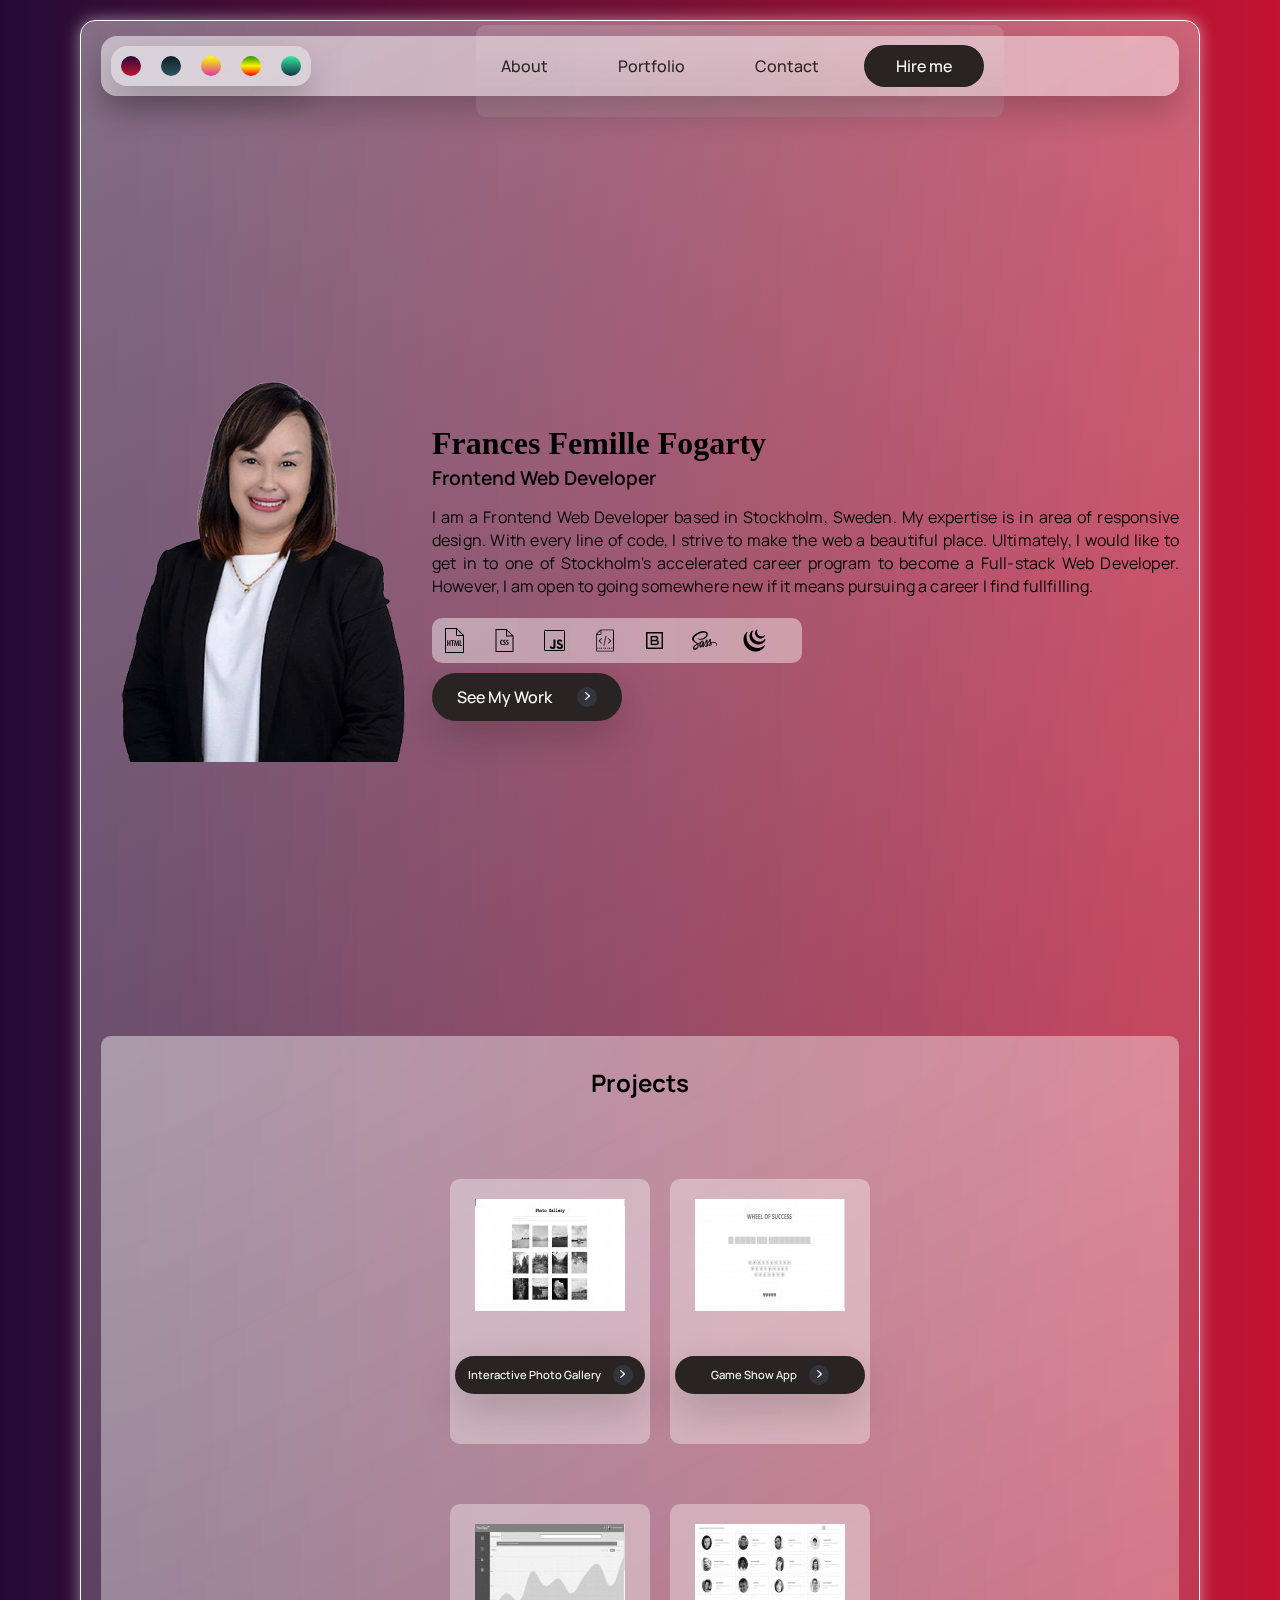
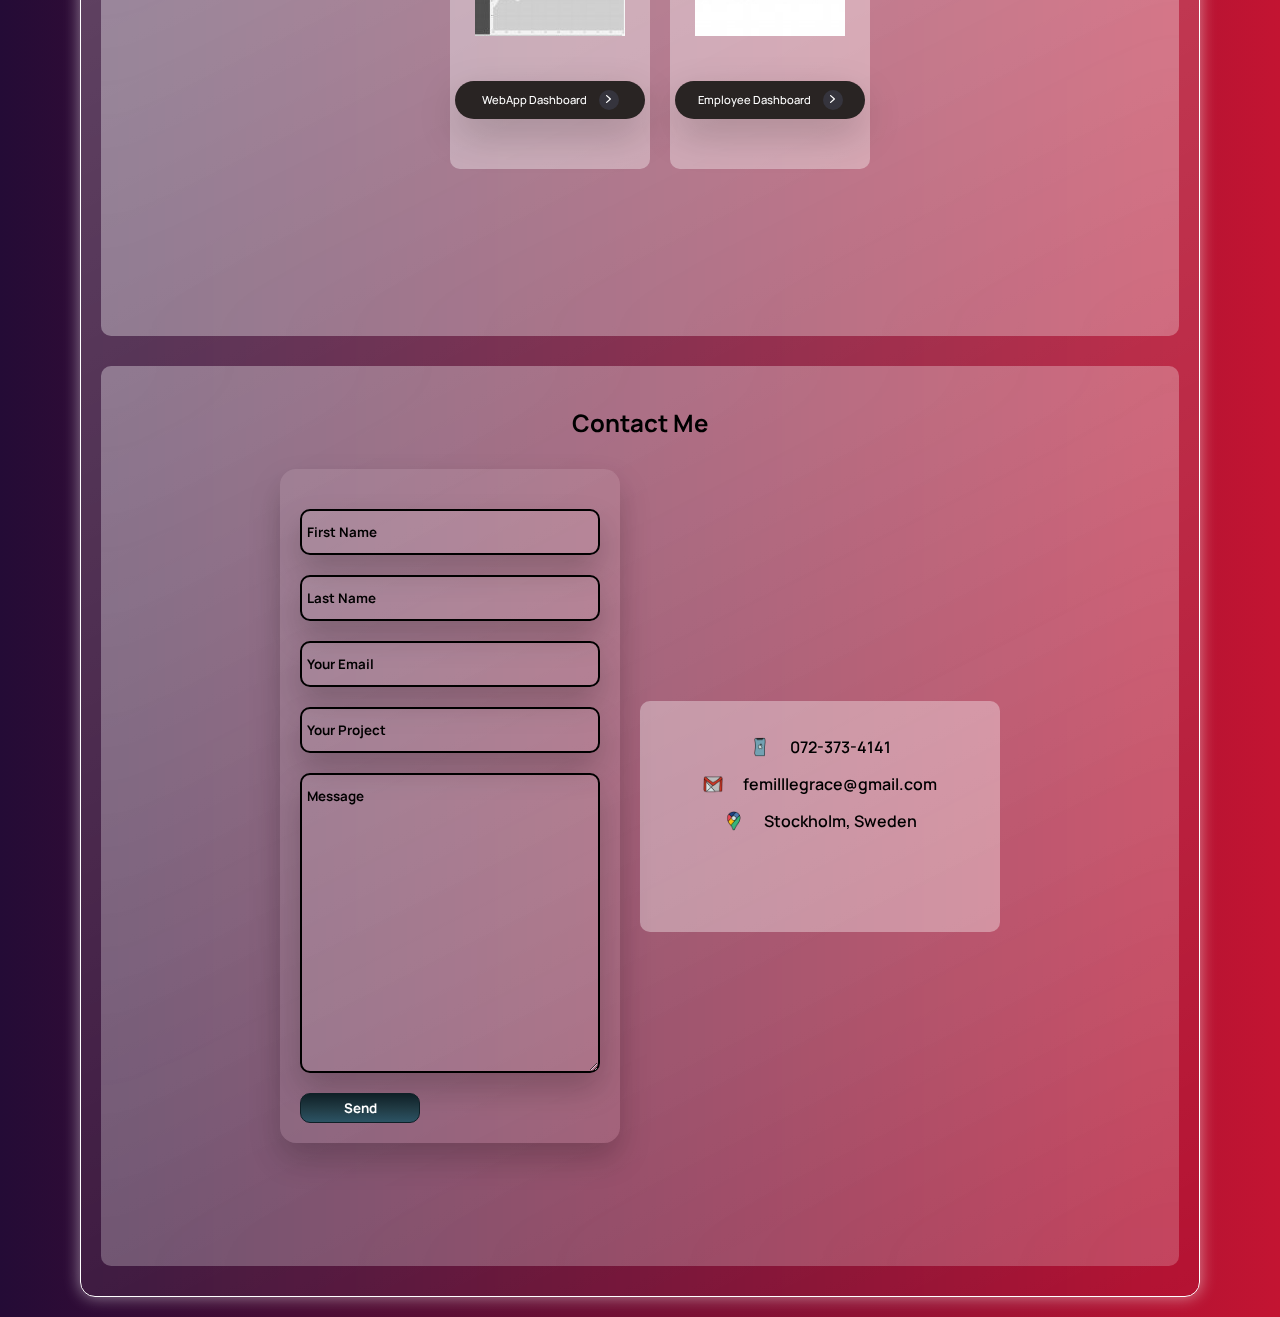
==== index.html @ b87bde72 "Capstone Portfolio" ====
<!DOCTYPE html>
<html lang="en">

<head>
    <meta charset="UTF-8">
    <meta name="viewport" content="width=device-width, initial-scale=1.0">
    <title>Frances Fogarty Portfolio</title>
    <link rel="stylesheet" href="css/style.css">
    <link href="css/lightbox.css" rel="stylesheet" />
    <link href="https://fonts.googleapis.com/css2?family=Poppins:wght@400;500;700&display=swap" rel="stylesheet">
    <link rel="stylesheet" href="https://pro.fontawesome.com/releases/v5.10.0/css/all.css" integrity="sha384-AYmEC3Yw5cVb3ZcuHtOA93w35dYTsvhLPVnYs9eStHfGJvOvKxVfELGroGkvsg+p" crossorigin="anonymous"/>
</head>

<body>
    <div class="portfolio-main">
        <!-- Header -->
        <header>
            <div class="container">
                <nav>
                    <!-- Theme Toggler -->
                    <div class="theme-toggler">
                        <span style="background: linear-gradient(#240b36, #c31432);"></span>
                        <span style="background: linear-gradient(#0f2027, #203a43, #2c5364);"></span>
                        <span style="background:linear-gradient(#f7ff00, #db36a4)"></span>
                        <span style="background:linear-gradient(#1e9600, #fff200, #ff0000)"></span>
                        <span style="background:linear-gradient(#34e89e, #0f3443)"></span>
                    </div>
                    <ul class="navigation-bar">
                        <li>
                            <a href="#about">About</a>
                        </li>
                        <li>
                            <a href="#portfolio">Portfolio</a>
                        </li>
                        <li>
                            <a href="#contact">Contact

                            </a></li>
                        <li class="hire-btn">
                            <a href="#contact">Hire me</a>
                        </li>
                    </ul>
                    <!-- toggle bar -->
                    <div class="toggle-bar">
                        <span></span>
                        <span></span>
                        <span></span>
                        <span></span>
                    </div>
                </nav>
            </div>
        </header>

        <!-- Main Content -->
        <div class="main-content">
            <div class="container">
                <div id="about" class="main-content-wrapper">
                    <div class="col-right">
                        <img id="profile" src="images/frances.png" alt="Display image">
                    </div>
                    <div class="col-left">
                        <h1>Frances Femille Fogarty</h1>
                        <span>Frontend Web Developer</span>
                        <p> I am a Frontend Web Developer based in Stockholm, Sweden. My expertise is in area of responsive design. With every line of code, I strive to make the web a beautiful place. Ultimately, I would like to get in to one of Stockholm's accelerated career program to become a Full-stack Web Developer. However, I am open to going somewhere new if it means pursuing a career I find fullfilling.</p>
                        <!-- Skills Section -->
                        <div class="skills-section">
                            <div class="skills-inner">
                                <img class="icon" src="images/icons/html.png" alt="html"> 
                                <img class="icon" src="images/icons/css.png" alt="html"> 
                                <img class="icon" src="images/icons/js.png" alt="javascript">
                                <img class="icon" src="images/icons/ajax.png" alt="ajax">
                                <img class="icon" src="images/icons/bootstrap.png" alt="bootstrap">
                                <img class="icon" src="images/icons/sass.png" alt="sass">
                                <img class="icon" src="images/icons/jquery.png" alt="jquery">
                            </div>
                        </div>
                        <a href="#portfolio" class="btn-main">
                            See my work
                            <span> <img src="images/arrow-right.svg" alt="arrow"></span>
                        </a>
                    </div>
                </div>

                <!-- Experience / Work Section -->
                <div class="experience-section">
                    <div id="portfolio" class="experience-inner">
                        <div class="title">                        
                            <h2>Projects</h2>
                        </div>
                        <div class="projects"> 
                            <div class="col">
                                <a
                                class="img"
                                href="images/projects/project5.jpg"
                                data-lightbox="image-set"
                                data-title="In this project, I created an interactive photo gallery using JavaScript and jQuery. Thumbnails and photos are provided with descriptions. At the top of the page, I have a search area where photos will hide and show depending on user input. When the user clicks on a thumbnail, the photo will display in a lightbox. There is a back and previous arrows to cycle through photos."
                                ><img class="thumbnail" src="images/projects/thumbnails/project5.jpg" alt="Project 5"
                            /></a>
                                <a href="#" id="btn-main" class="btn-main">
                                    Interactive Photo Gallery
                                    <span> <img src="images/arrow-right.svg" alt="arrow"></span>
                                </a>
                            </div>

                            <div class="col">
                                <a
                                class="image"
                                href="images/projects/project6.jpg"
                                data-lightbox="image-set"
                                data-title="In this project, I created a browser version of “Wheel of Success”, a word guessing game. I used Javascript to come up with a random phrase that players will try to guess by entering different letters into the program."
                                ><img class="thumbnail" src="images/projects/thumbnails/project6.jpg" alt="Project 6"
                            /></a>
                                <a href="#" id="btn-main" class="btn-main">
                                    Game Show App
                                    <span> <img src="images/arrow-right.svg" alt="arrow"></span>
                                </a>
                             </div>

                            <div class="col">
                                <a
                                class="image"
                                href="images/projects/project7.jpg"
                                data-lightbox="image-set"
                                data-title="In this project, I took a mockup and a few icons and built a beautiful, web dashboard complete with JavaScript-driven charts and graphs."
                                ><img class="thumbnail" src="images/projects/thumbnails/project7.jpg" alt="Project 7"
                            /></a>
                                <a href="#" id="btn-main" class="btn-main">
                                    WebApp Dashboard
                                    <span> <img src="images/arrow-right.svg" alt="arrow"></span>
                                </a>
                            </div>

                            <div class="col">
                                <a
                                class="image"
                                href="images/projects/project8.jpg"
                                data-lightbox="image-set"
                                data-title="n this project, I used the Random User Generator API (https://randomuser.me/) to grab information for 12 random “employees,” and used that data to build a prototype for an employee directory. I requested a JSON object from the API using fetch and parse the data so that 12 employees are listed in a grid with their thumbnail image, full name, email, and location. Clicking the employee’s image or name will open a modal window with more detailed information, such as the employee’s birthday and address."
                                ><img class="thumbnail" src="images/projects/thumbnails/project8.jpg" alt="Project 8"
                            /></a>
                                <a href="#" id="btn-main" class="btn-main">
                                    Employee Dashboard
                                    <span> <img src="images/arrow-right.svg" alt="arrow"></span>
                                </a>
                            </div>
                        </div>
                    </div>
                </div>

                <!-- Contact and Hire Me Section-->
                <div class="contact-section">
                    <div id="contact" class="contact-inner">
                        <div class="tile">
                            <h2>Contact Me</h2>
                        </div>
                        <div id="row" class="row">
                            <div class="message">
                                <form action="mailto:femillegrace@gmail.com" method="post" enctype="text/plain">
                                    <input type="text" class="box" placeholder="First Name">
                                    <input type="text" class="box" placeholder="Last Name">
                                    <input type="email" class="box" placeholder="Your Email">
                                    <input type="text" class="box" placeholder="Your Project">
                                    <textarea name="" id="" cols="30" rows="10" class="box" placeholder="Message"></textarea>
                                    <input type="submit" value="Send" class="btn">
                                </form>
                            </div>
                            <div class="contact-info">
                                <div class="contact-text">
                                    <div class="contact">
                                        <img src="images/contact/phone.png" alt="cellphone icon">
                                        <p><a href="tel:+46723734141">072-373-4141</a></p>
                                    </div>
                                    <div class="contact">
                                        <img src="images/contact/email.png" alt="email icon">
                                        <p><a href="mailto:femillegrace@gmail.com">femilllegrace@gmail.com</a></p>
                                    </div>
                                    <div class="contact">
                                        <img src="images/contact/location.png" alt="location icon">
                                        <p><a href="https://www.google.com/maps/d/viewer?ptab=2&ie=UTF8&oe=UTF8&msa=0&mid=1FEphaO_vujHffOV_BhjRADj0VRM&ll=59.475724615491536%2C18.007281500000012&z=10">Stockholm, Sweden</a></p>
                                    </div>
                                    <div class="social-media">
                                        <a href="https://www.facebook.com/femmienine" class="fab fa-facebook-f"></a>
                                        <a href="https://www.instagram.com/femmiennine/?hl=en" class="fab fa-instagram"></a>
                                        <a href="https://github.com/femmiennine" class="fab fa-github"></a>
                                        <a href="https://www.linkedin.com/in/femmiennine/" class="fab fa-linkedin"></a>
                                    </div>
                                </div>
                            </div>
                
                        </div>
                    </div>
                </div>
            </div>
        </div>
    </div>

</body>
<script type="text/javascript" src="js/lightbox-plus-jquery.js"></script>
<script type="text/javascript" src="js/jquery.min.js"></script>
<script type="text/javascript" src="js/main.js"></script>
</html>
---- css/style.css ----
@import url("https://fonts.googleapis.com/css2?family=Manrope:wght@200;300;400;500;700;800&display=swap");
* {
  padding: 0;
  margin: 0;
  box-sizing: border-box;
  font-family: "Manrope", sans-serif;
}

a {
  text-decoration: none;
}

body {
  background: #c31432;
  background: -webkit-linear-gradient(to right, #240b36, #c31432);  
  background: linear-gradient(to right, #240b36, #c31432);
  min-height: 100vh;
  margin: 20px;
}

.portfolio-main {
  min-height: 100vh;
  background: linear-gradient(
    153.28deg,
    rgba(255, 255, 255, 0.4) 1.19%,
    rgba(255, 255, 255, 0) 100%
  );
  backdrop-filter: blur(42px);
  border: 1px solid #fff;
  border-radius: 15px;
  box-shadow: 0 0 1rem 0 rgba(255, 255, 255, 0.5);
}

.container {
  width: 100%;
  padding: 0 20px;
}

/* Navbar */
header {
  padding-top: 15px;
}

nav {
  display: flex;
  flex-direction: row;
  justify-content: space-between;
  align-items: center;
}

.navigation-bar {
  display: none;
  position: absolute;
  top: 79px;
  left: 0;
  right: 0;
  width: 90%;
  margin: auto;
  background: rgba(255, 255, 255, 0.9);
  backdrop-filter: blur(42px);
  border-radius: 10px;
  text-align: center;
  z-index: 2;
  list-style: none;
  padding: 10px 0 20px;
}


.navigation-bar li {
  display: block;
  margin: 0 25px;
  text-align: center;
}

.navigation-bar li a {
  font-size: 16px;
  font-weight: 500;
  line-height: 22px;
  color: #292423;
  transition: all 0.3s;
}

.navigation-bar li a:hover {
  opacity: 0.5;
}
.navigation-bar li.hire-btn {
  margin: 20px auto;
}

.navigation-bar li.hire-btn a {
  padding: 10px 32px;
  background: #292423;
  color: #fff;
  border-radius: 50px;
  font-weight: 500;
}

.navigation-bar li.hire-btn a:hover {
  background: #fff;
  color: #292423;
  opacity: 1;
}

/* Toggle Bar */
.toggle-bar {
  position: relative;
  display: block;
  width: 30px;
  height: 30px;
  padding-top: 5px;
  cursor: pointer;
}

.toggle-bar span {
  display: block;
  width: 100%;
  height: 3px;
  background: #292423;
  border-radius: 10px;
  margin-bottom: 4px;
} 

/* Theme Toggler */
.theme-toggler{
  background:rgba(255,255,255,.2);
  box-shadow: 0 1rem 2rem rgba(0,0,0,.2);
  border-radius: 1rem;
  backdrop-filter: blur(.4rem);
  display: flex;
  flex-direction: row;
  justify-content: flex-start;
  align-items: left;
}

.theme-toggler span{
  height: 20px;
  width: 20px;;
  border-radius: 50%;
  cursor: pointer;
  margin: 10px;
}
/* main content */
.main-content-wrapper {
  width: 100%;
  height: auto;
  display: flex;
  flex-direction: column;
  justify-content: center;
  align-items: center;
  margin-top: 20px;
}

.col-left {
  margin-top: 50px;
}

.col-left h1 {
  font-family: cursive;
  font-size: 2rem;
  font-weight: bold;
  color: black;
  line-height: 1.5rem; 
  margin-bottom: 10px;
}

.col-left span {
  display: block;
  font-size: 1.2rem;
  font-weight: 600;
  line-height: normal;
  color: black;
  margin-bottom: 15px;
}

.col-left p {
  width: 100%;
  font-weight: normal;
  font-size: 16px;
  line-height: 145%;
  color: rgb(2, 2, 2);
  margin-bottom: 20px;
  letter-spacing: 0.01em;
  text-align: justify;
}

/* Skills */
.skills-section {
  width: fit-content;
  padding: 10px;
  background: rgba(255, 255, 255, 0.2);
  backdrop-filter: blur(42px);
  border-radius: 10px;
}

.skills-inner {
  display: flex;
  justify-content: space-evenly;
  align-items: center;
}

.skills-section .icon {
  max-height: 25px;
  max-width: 25px;
  margin-right: 25px;
}

/* See My Work BUtton */
a.btn-main {
  display: flex;
  justify-content: space-between;
  align-items: center;
  padding: 13px 25px;
  background: #292423;
  width: 190px;
  border-radius: 50px;
  color: #fff;
  font-size: 16px;
  line-height: 22px;
  font-weight: 500;
  text-transform: capitalize;
  margin-top: 10px;
  margin-bottom: 30px;
  box-shadow: 0 15px 40px rgba(0, 0, 0, 0.2);
  transition: all 0.3s;
}
a.btn-main:hover {
  background: #fff;
  color: #292423;
}
a.btn-main span {
  display: inline-block;
  width: 20px;
  height: 20px;
  background: #35343d;
  border-radius: 50px;
  margin: 0 0 0 12px;
  transition: all 0.3s;
  text-align: center;
}
a.btn-main span img {
  margin-bottom: 7px;
}
a.btn-main:hover span {
  background: #ccc;
}

/* Experience  */
.experience-section {
  width: 100%;
  margin-top: 20px;
  background: rgba(255, 255, 255, 0.2);
  backdrop-filter: blur(42px);
  border-radius: 10px;
}

.experience-inner {
  display: flex;
  flex-direction: column;
  justify-content: space-between;
  align-items: center;
  text-align: center;
}

.experience-inner .col {
  width: 100%;
  padding: 20px;
  background: rgba(255, 255, 255, 0.2);
  backdrop-filter: blur(42px);
  border-radius: 10px;
  margin-bottom: 25px;
}

.experience-inner .col h3 {
  font-size: 25px;
  color: #292423;
  font-weight: 700;
  margin-bottom: 5px;
}
.experience-inner .col p {
  font-size: 16px;
  color: #292423;
  font-weight: 300;
}

/* Experience: Project Image */
.lb-image {
  max-width: inherit;
}

.projects {
  display: flex;
  flex-direction: column;
  justify-content: center;
  align-items: center;
  width: auto;
  margin: 10px auto;
}
  
.projects .col {
  display: flex;
  flex-direction: column;
  justify-content: center;
  align-items: center;
  gap: 30px;
  margin: 20px;
  padding: 20px;
}

.projects .thumbnail {
  text-align: center;
  filter: grayscale(100%);
  transition: 1s;
  list-style-type: none;
  width: 200px;
}

.projects .thumbnail:hover {
  filter: grayscale(0);
  transform: scale(1.1);
}

.title {
  margin: 20px;
  padding: 10px;
}

#btn-main {
  font-size: .7rem;
  padding: 8px;
  justify-content: center;
}

#btn-main img {
  margin-bottom: 2px;
}

/* Contact Me */
.contact-section {
  width: 100%;
  padding: 40px 40px;
  background: rgba(255, 255, 255, 0.2);
  backdrop-filter: blur(42px);
  border-radius: 10px;
  margin: 30px auto;
}

.contact-inner {
  display: flex;
  flex-direction: column;
  justify-content: space-between;
  align-items: center;
}

.contact-section .row {
  display: flex;
  flex-direction: column;
  justify-content: space-between;
  margin-top: 20px;
  align-items: center;
}

.row .message {
  background:rgba(252, 250, 250, 0.1);
  box-shadow: 0 1rem 2rem rgba(0,0,0,.2);
  border-radius: 1rem;
  display: block;
  padding: 20px;
}

.box {
  background:rgba(252, 250, 250, 0.1);
  box-shadow: 0 1rem 2rem rgba(0,0,0,.2);
}

input {
  width: 100%;
  height: auto;
  margin-top: 20px;
  padding: 5px;
  color:black;
  font-weight: bold;
  background-color: white;
  border: 2px solid black;
  border-radius: 10px;
}

textarea {
  width: 100%;
  height: auto;
  margin-top: 20px;
  padding: 5px;
  color:black;
  font-weight: bold;
  background-color: white;
  border: 2px solid black;
  border-radius: 10px;
}

::placeholder {
  color: black;
}

.btn {
  background: linear-gradient(#0f2027, #203a43, #2c5364);
  color: white;
  border: 1px solid #0f2027;
  width: 40%;
}

/* Contact Info */
.contact-info {
  width: 100%;
  height: auto;
  padding: 20px;;
  background: rgba(255, 255, 255, 0.2);
  backdrop-filter: blur(42px);
  border-radius: 10px;
  margin-top: 20px;
}

.contact-text {
  display: flex;
  flex-direction: column;
  justify-content: flex-start;
  align-items: left;
}

.contact {
  display: flex;
  flex-direction: row;
  flex-wrap: nowrap;
  justify-content: center;
  align-items: center;
  margin-top: 15px;
  font-size: 1rem;
}

.contact img {
  height: 20px;
  width: 20px;
  margin-right: 20px;
}

.contact p a {
  color: black;
  font-weight: 600;
}

.social-media {
  display: flex;
  flex-direction: row;
  justify-content: flex-start;
  align-items: left;
  margin-top: 20px;
}

.social-media a {
  height: 20px;
  width: 20px;
  list-style: none;
  color: black;
  font-size: 1.5rem;
  margin: 10px auto;
}


/* Media Queries */

@media (min-width: 1020px) {
  .portfolio-main {
    margin: auto 60px;
  }

  .toggle-bar {
    display: none;
  }

  nav {
    background:rgba(255,255,255,.2);
    box-shadow: 0 1rem 2rem rgba(0,0,0,.2);
    border-radius: 1rem;
    backdrop-filter: blur(.4rem);
    padding: 10px;
  }

  .navigation-bar {
    display: flex !important;
    flex-direction: row;
    justify-content: center;
    align-items: center;
    margin-top: -90px;
    left: 200px;
    background: none;
    width:fit-content;
    }

  .navigation-bar li a {
    font-weight: 500;
    font-size: 1rem;
    margin-right: 20px;
  }

  .skills-section {
    width: fit-content;
  }

  .main-content-wrapper {
    flex-direction: row;
    width: 100%;
    height: 100vh;
  }

  .col-left {
    width: 70%;
  }

  .experience-section,
  .contact-section {
    width: 100%;
    height: 100vh;
  }

  .projects {
    display:grid;
    grid-template-columns: 200px 200px;
    grid-row: auto auto;
    grid-column-gap: 20px;
    grid-row-gap: 20px;
    margin: 30px;
    width: 100%;
    height: 100%;
  }

  .col .thumbnail {
    width: 100%;
  }

  .contact-section .row  {
    flex-direction: row;
    justify-content: flex-start;
    align-items: center;
    height: fit-content;
    width: fit-content;
    margin-top: 30px;
  }

  .row .message {
    height: fit-content;
  }

  .row .message form {
    display: flex !important;
    flex-direction: column;
    flex-wrap: nowrap;
    justify-content: flex-start;
    align-items: left;
  }

  .box {
    line-height: 2rem;
    width: 300px;
    overflow: hidden;
  }

  textarea {
    height: 300px;
  }

  .contact-info {
    margin-left: 20px;
  }

  .contact-text {
    justify-content: space-between;
    align-items: left;
  }

  .social-media a {
    padding: 20px 40px;
    align-items: center;
  }
}
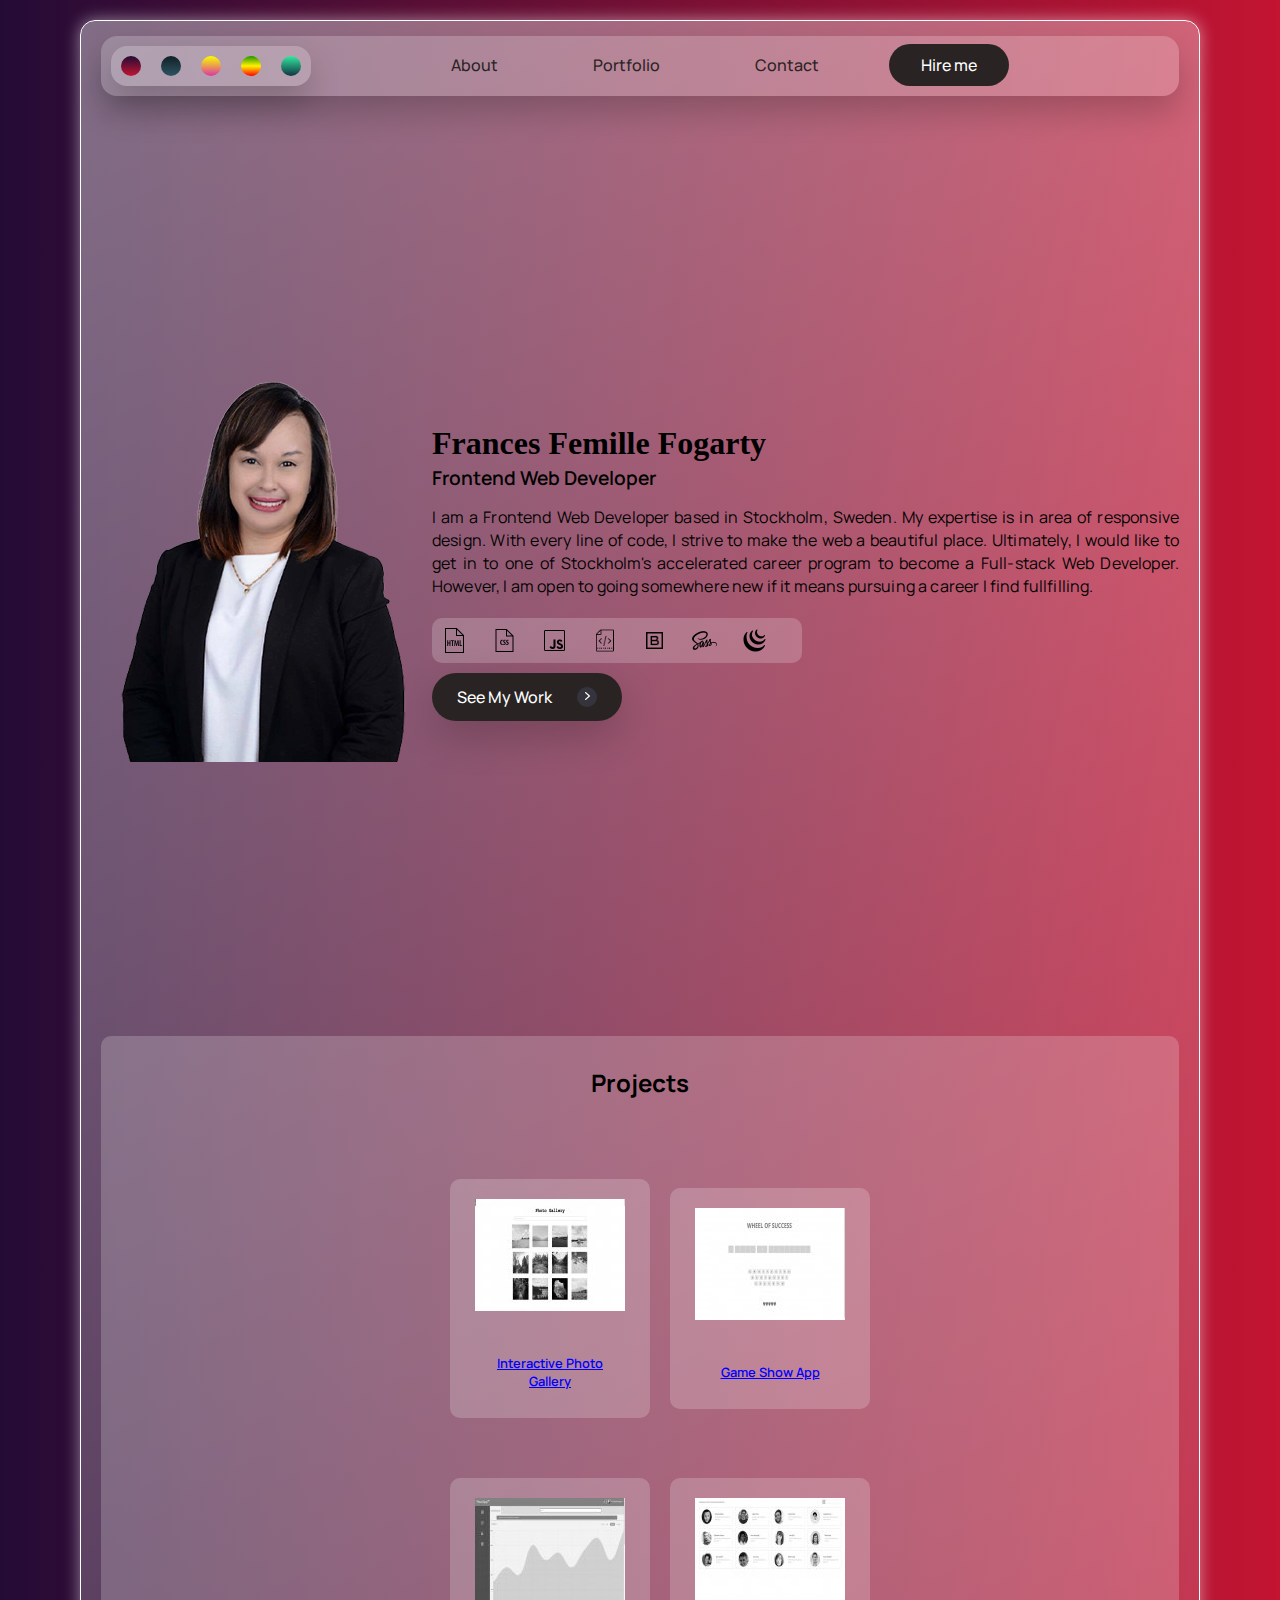
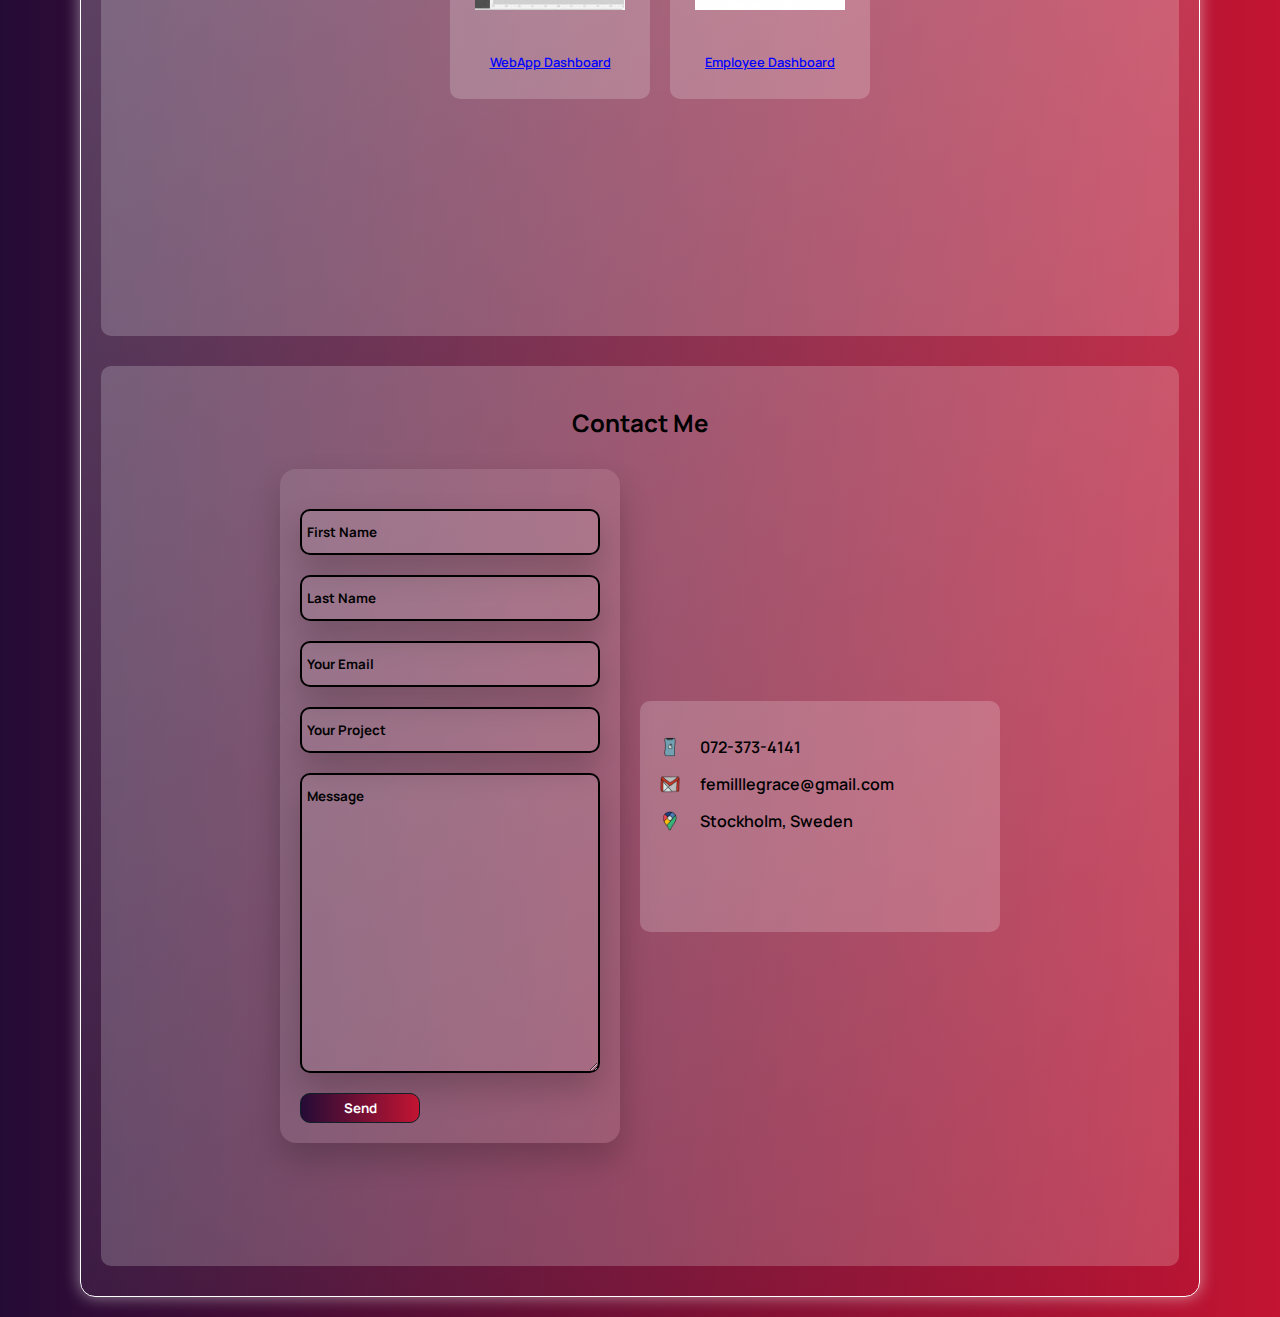
==== commit 7e8ddfd1: "added corrections" ====
--- a/index.html
+++ b/index.html
@@ -96,9 +96,8 @@
                                 data-title="In this project, I created an interactive photo gallery using JavaScript and jQuery. Thumbnails and photos are provided with descriptions. At the top of the page, I have a search area where photos will hide and show depending on user input. When the user clicks on a thumbnail, the photo will display in a lightbox. There is a back and previous arrows to cycle through photos."
                                 ><img class="thumbnail" src="images/projects/thumbnails/project5.jpg" alt="Project 5"
                             /></a>
-                                <a href="#" id="btn-main" class="btn-main">
+                                <a href="techdegree-project-5/index.html" target="_blank" class="btn-section">
                                     Interactive Photo Gallery
-                                    <span> <img src="images/arrow-right.svg" alt="arrow"></span>
                                 </a>
                             </div>
 
@@ -110,9 +109,8 @@
                                 data-title="In this project, I created a browser version of “Wheel of Success”, a word guessing game. I used Javascript to come up with a random phrase that players will try to guess by entering different letters into the program."
                                 ><img class="thumbnail" src="images/projects/thumbnails/project6.jpg" alt="Project 6"
                             /></a>
-                                <a href="#" id="btn-main" class="btn-main">
+                                <a href="techdegree-project-6/index.html" target="_blank" class="btn-section">
                                     Game Show App
-                                    <span> <img src="images/arrow-right.svg" alt="arrow"></span>
                                 </a>
                              </div>
 
@@ -124,9 +122,8 @@
                                 data-title="In this project, I took a mockup and a few icons and built a beautiful, web dashboard complete with JavaScript-driven charts and graphs."
                                 ><img class="thumbnail" src="images/projects/thumbnails/project7.jpg" alt="Project 7"
                             /></a>
-                                <a href="#" id="btn-main" class="btn-main">
+                                <a href="techdegree-project-7/index.html" target="_blank" class="btn-section">
                                     WebApp Dashboard
-                                    <span> <img src="images/arrow-right.svg" alt="arrow"></span>
                                 </a>
                             </div>
 
@@ -135,12 +132,11 @@
                                 class="image"
                                 href="images/projects/project8.jpg"
                                 data-lightbox="image-set"
-                                data-title="n this project, I used the Random User Generator API (https://randomuser.me/) to grab information for 12 random “employees,” and used that data to build a prototype for an employee directory. I requested a JSON object from the API using fetch and parse the data so that 12 employees are listed in a grid with their thumbnail image, full name, email, and location. Clicking the employee’s image or name will open a modal window with more detailed information, such as the employee’s birthday and address."
+                                data-title="In this project, I used the Random User Generator API (https://randomuser.me/) to grab information for 12 random “employees,” and used that data to build a prototype for an employee directory. I requested a JSON object from the API using fetch and parse the data so that 12 employees are listed in a grid with their thumbnail image, full name, email, and location. Clicking the employee’s image or name will open a modal window with more detailed information, such as the employee’s birthday and address."
                                 ><img class="thumbnail" src="images/projects/thumbnails/project8.jpg" alt="Project 8"
                             /></a>
-                                <a href="#" id="btn-main" class="btn-main">
+                                <a href="techdegree-project-8/index.html" target="_blank" class="btn-section">
                                     Employee Dashboard
-                                    <span> <img src="images/arrow-right.svg" alt="arrow"></span>
                                 </a>
                             </div>
                         </div>
@@ -160,7 +156,7 @@
                                     <input type="text" class="box" placeholder="Last Name">
                                     <input type="email" class="box" placeholder="Your Email">
                                     <input type="text" class="box" placeholder="Your Project">
-                                    <textarea name="" id="" cols="30" rows="10" class="box" placeholder="Message"></textarea>
+                                    <textarea name="message" cols="30" rows="10" class="box" placeholder="Message"></textarea>
                                     <input type="submit" value="Send" class="btn">
                                 </form>
                             </div>
@@ -176,13 +172,13 @@
                                     </div>
                                     <div class="contact">
                                         <img src="images/contact/location.png" alt="location icon">
-                                        <p><a href="https://www.google.com/maps/d/viewer?ptab=2&ie=UTF8&oe=UTF8&msa=0&mid=1FEphaO_vujHffOV_BhjRADj0VRM&ll=59.475724615491536%2C18.007281500000012&z=10">Stockholm, Sweden</a></p>
+                                        <p><a href="https://www.google.com/maps/d/viewer?ptab=2&ie=UTF8&oe=UTF8&msa=0&mid=1FEphaO_vujHffOV_BhjRADj0VRM&ll=59.475724615491536%2C18.007281500000012&z=10" target="_blank" >Stockholm, Sweden</a></p>
                                     </div>
                                     <div class="social-media">
-                                        <a href="https://www.facebook.com/femmienine" class="fab fa-facebook-f"></a>
-                                        <a href="https://www.instagram.com/femmiennine/?hl=en" class="fab fa-instagram"></a>
-                                        <a href="https://github.com/femmiennine" class="fab fa-github"></a>
-                                        <a href="https://www.linkedin.com/in/femmiennine/" class="fab fa-linkedin"></a>
+                                        <a href="https://www.facebook.com/femmienine" target="_blank" class="fab fa-facebook-f"></a>
+                                        <a href="https://www.instagram.com/femmiennine/?hl=en" target="_blank" class="fab fa-instagram"></a>
+                                        <a href="https://github.com/femmiennine" target="_blank" class="fab fa-github"></a>
+                                        <a href="https://www.linkedin.com/in/femmiennine/" target="_blank" class="fab fa-linkedin"></a>
                                     </div>
                                 </div>
                             </div>
@@ -193,9 +189,8 @@
             </div>
         </div>
     </div>
-
+    <script type="text/javascript" src="js/lightbox-plus-jquery.js"></script>
+    <script type="text/javascript" src="js/jquery.min.js"></script>
+    <script type="text/javascript" src="js/main.js"></script>
 </body>
-<script type="text/javascript" src="js/lightbox-plus-jquery.js"></script>
-<script type="text/javascript" src="js/jquery.min.js"></script>
-<script type="text/javascript" src="js/main.js"></script>
 </html>--- a/css/style.css
+++ b/css/style.css
@@ -25,7 +25,6 @@
     rgba(255, 255, 255, 0.4) 1.19%,
     rgba(255, 255, 255, 0) 100%
   );
-  backdrop-filter: blur(42px);
   border: 1px solid #fff;
   border-radius: 15px;
   box-shadow: 0 0 1rem 0 rgba(255, 255, 255, 0.5);
@@ -57,7 +56,6 @@
   width: 90%;
   margin: auto;
   background: rgba(255, 255, 255, 0.9);
-  backdrop-filter: blur(42px);
   border-radius: 10px;
   text-align: center;
   z-index: 2;
@@ -125,11 +123,10 @@
   background:rgba(255,255,255,.2);
   box-shadow: 0 1rem 2rem rgba(0,0,0,.2);
   border-radius: 1rem;
-  backdrop-filter: blur(.4rem);
   display: flex;
   flex-direction: row;
   justify-content: flex-start;
-  align-items: left;
+  align-items: flex-start;
 }
 
 .theme-toggler span{
@@ -188,7 +185,6 @@
   width: fit-content;
   padding: 10px;
   background: rgba(255, 255, 255, 0.2);
-  backdrop-filter: blur(42px);
   border-radius: 10px;
 }
 
@@ -249,7 +245,6 @@
   width: 100%;
   margin-top: 20px;
   background: rgba(255, 255, 255, 0.2);
-  backdrop-filter: blur(42px);
   border-radius: 10px;
 }
 
@@ -265,7 +260,6 @@
   width: 100%;
   padding: 20px;
   background: rgba(255, 255, 255, 0.2);
-  backdrop-filter: blur(42px);
   border-radius: 10px;
   margin-bottom: 25px;
 }
@@ -324,14 +318,13 @@
   padding: 10px;
 }
 
-#btn-main {
-  font-size: .7rem;
+.btn-section {
+  color: blue;
+  font-size: .8rem;
+  font-weight: 600;
   padding: 8px;
   justify-content: center;
-}
-
-#btn-main img {
-  margin-bottom: 2px;
+  text-decoration: underline;
 }
 
 /* Contact Me */
@@ -339,7 +332,6 @@
   width: 100%;
   padding: 40px 40px;
   background: rgba(255, 255, 255, 0.2);
-  backdrop-filter: blur(42px);
   border-radius: 10px;
   margin: 30px auto;
 }
@@ -401,7 +393,7 @@
 }
 
 .btn {
-  background: linear-gradient(#0f2027, #203a43, #2c5364);
+  background: linear-gradient(to right, #240b36, #c31432);
   color: white;
   border: 1px solid #0f2027;
   width: 40%;
@@ -413,7 +405,6 @@
   height: auto;
   padding: 20px;;
   background: rgba(255, 255, 255, 0.2);
-  backdrop-filter: blur(42px);
   border-radius: 10px;
   margin-top: 20px;
 }
@@ -450,7 +441,7 @@
   display: flex;
   flex-direction: row;
   justify-content: flex-start;
-  align-items: left;
+  align-items: flex-start;
   margin-top: 20px;
 }
 
@@ -479,7 +470,6 @@
     background:rgba(255,255,255,.2);
     box-shadow: 0 1rem 2rem rgba(0,0,0,.2);
     border-radius: 1rem;
-    backdrop-filter: blur(.4rem);
     padding: 10px;
   }
 
@@ -488,16 +478,16 @@
     flex-direction: row;
     justify-content: center;
     align-items: center;
-    margin-top: -90px;
+    margin-top: -55px;
     left: 200px;
     background: none;
-    width:fit-content;
+    width: fit-content;
     }
 
   .navigation-bar li a {
     font-weight: 500;
     font-size: 1rem;
-    margin-right: 20px;
+    margin-right: 45px;
   }
 
   .skills-section {
@@ -523,7 +513,6 @@
   .projects {
     display:grid;
     grid-template-columns: 200px 200px;
-    grid-row: auto auto;
     grid-column-gap: 20px;
     grid-row-gap: 20px;
     margin: 30px;
@@ -553,7 +542,7 @@
     flex-direction: column;
     flex-wrap: nowrap;
     justify-content: flex-start;
-    align-items: left;
+    align-items: flex-start;
   }
 
   .box {
@@ -572,7 +561,7 @@
 
   .contact-text {
     justify-content: space-between;
-    align-items: left;
+    align-items: flex-start;
   }
 
   .social-media a {
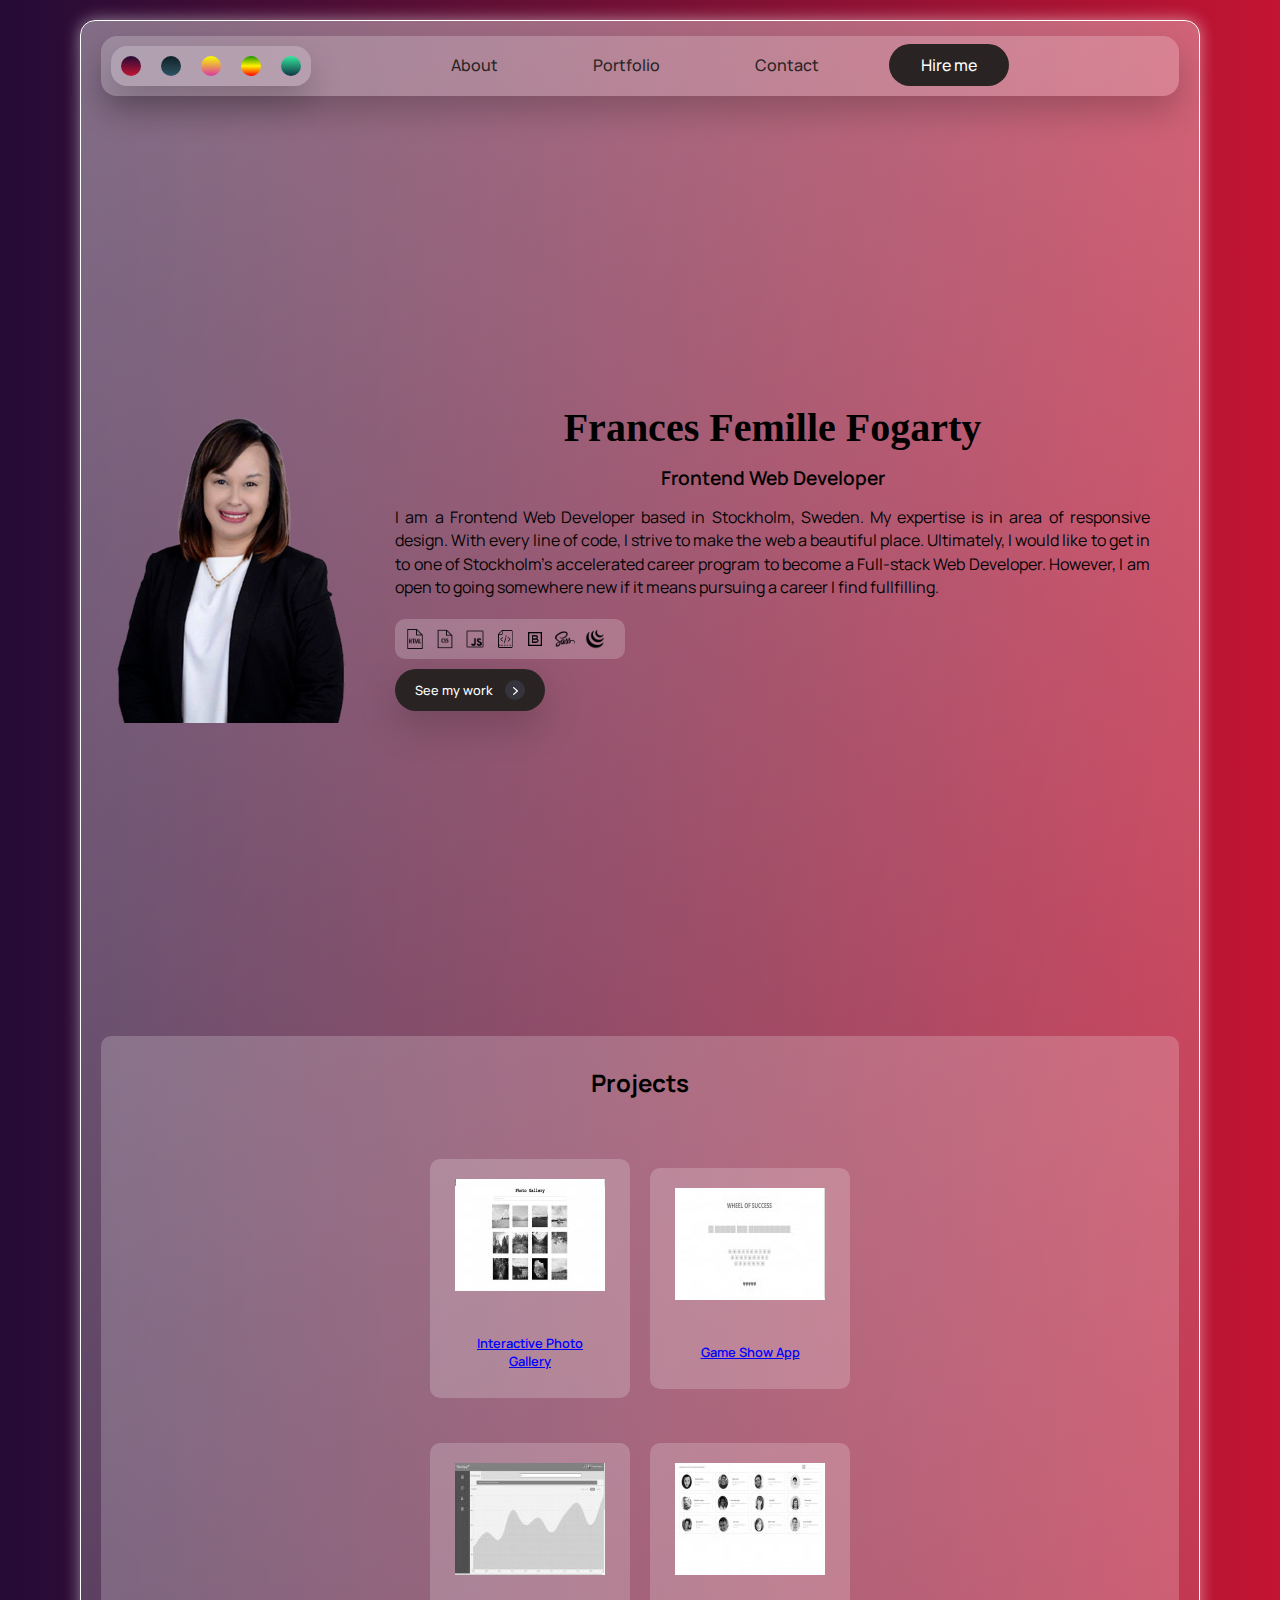
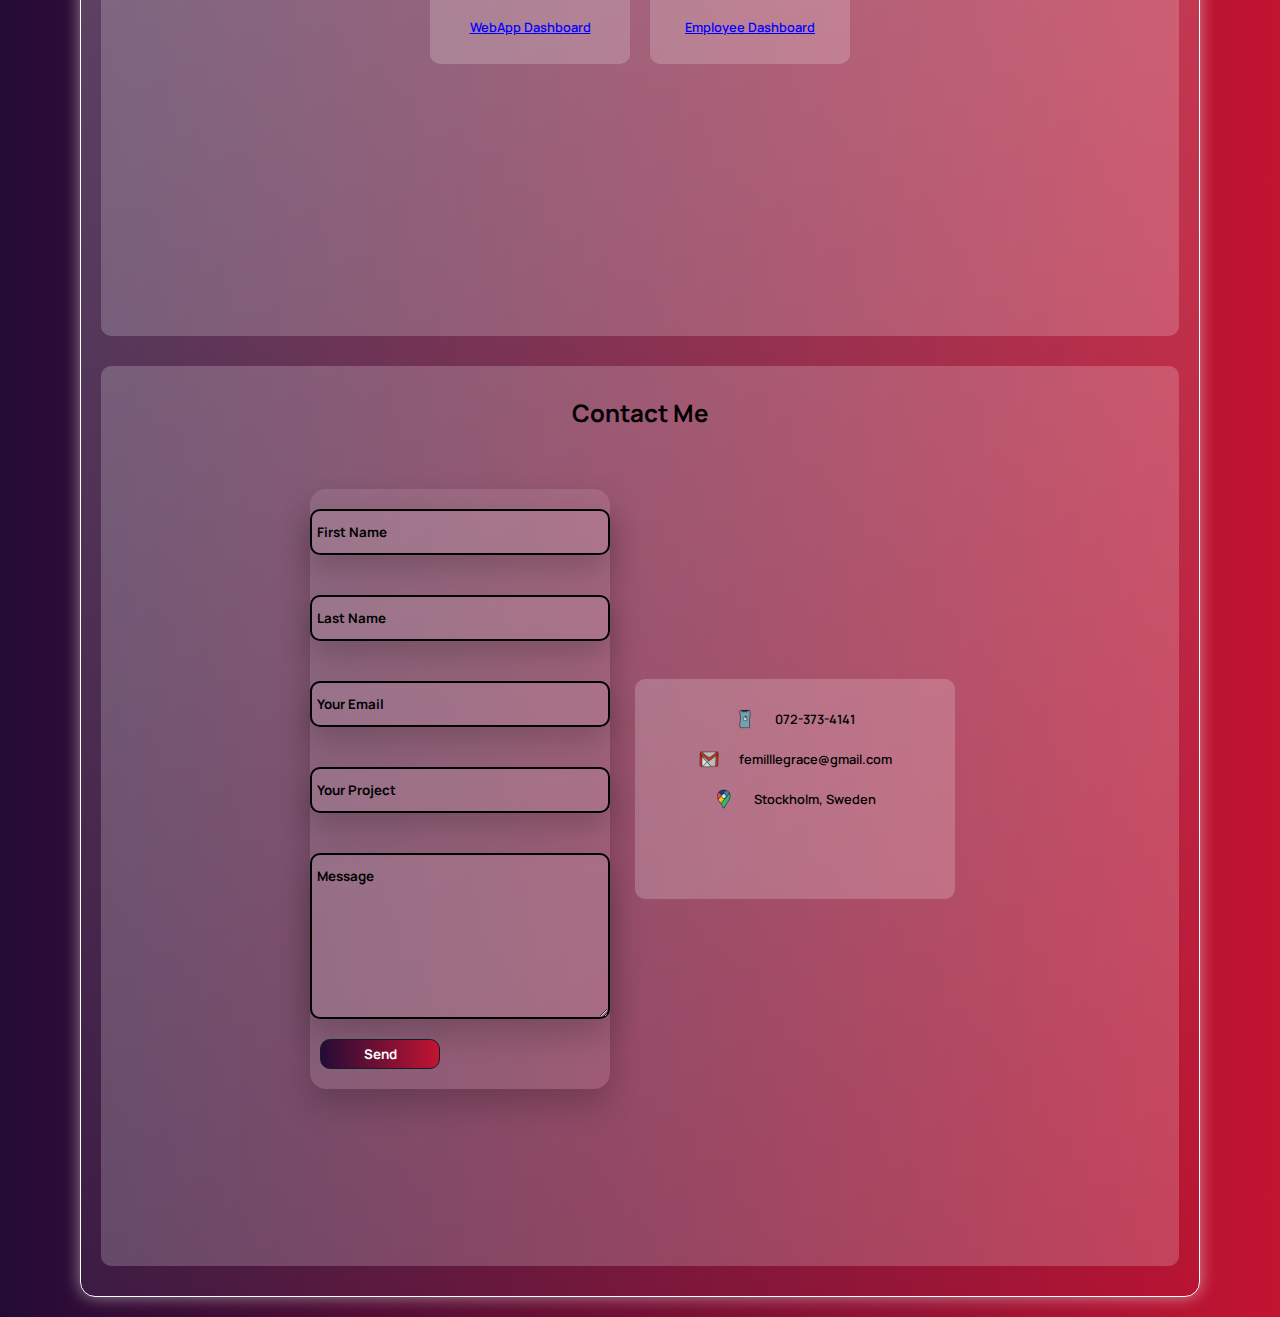
==== commit d1957e4e: "Edited Design" ====
--- a/index.html
+++ b/index.html
@@ -146,7 +146,7 @@
                 <!-- Contact and Hire Me Section-->
                 <div class="contact-section">
                     <div id="contact" class="contact-inner">
-                        <div class="tile">
+                        <div class="title">
                             <h2>Contact Me</h2>
                         </div>
                         <div id="row" class="row">
@@ -182,7 +182,6 @@
                                     </div>
                                 </div>
                             </div>
-                
                         </div>
                     </div>
                 </div>
--- a/css/style.css
+++ b/css/style.css
@@ -12,7 +12,6 @@
 
 body {
   background: #c31432;
-  background: -webkit-linear-gradient(to right, #240b36, #c31432);  
   background: linear-gradient(to right, #240b36, #c31432);
   min-height: 100vh;
   margin: 20px;
@@ -148,41 +147,43 @@
 }
 
 .col-left {
-  margin-top: 50px;
+  max-width: 100%;
+  margin: 20px auto;
 }
 
 .col-left h1 {
   font-family: cursive;
-  font-size: 2rem;
+  font-size: 1.5rem;
   font-weight: bold;
   color: black;
   line-height: 1.5rem; 
   margin-bottom: 10px;
+  text-align: center;
 }
 
 .col-left span {
   display: block;
-  font-size: 1.2rem;
+  font-size: 1rem;
   font-weight: 600;
   line-height: normal;
   color: black;
   margin-bottom: 15px;
+  text-align: center;
 }
 
 .col-left p {
   width: 100%;
   font-weight: normal;
-  font-size: 16px;
+  font-size: .8rem;
   line-height: 145%;
   color: rgb(2, 2, 2);
   margin-bottom: 20px;
-  letter-spacing: 0.01em;
   text-align: justify;
 }
 
 /* Skills */
 .skills-section {
-  width: fit-content;
+  max-width: 100%;
   padding: 10px;
   background: rgba(255, 255, 255, 0.2);
   border-radius: 10px;
@@ -195,25 +196,24 @@
 }
 
 .skills-section .icon {
-  max-height: 25px;
-  max-width: 25px;
-  margin-right: 25px;
+  max-height: 20px;
+  max-width: 20px;
+  margin-right: 10px;
 }
 
 /* See My Work BUtton */
 a.btn-main {
   display: flex;
-  justify-content: space-between;
-  align-items: center;
-  padding: 13px 25px;
+  justify-content: flex-start;
+  align-items: center;
+  padding: 10px 20px;
   background: #292423;
-  width: 190px;
+  max-width: 150px;
   border-radius: 50px;
   color: #fff;
-  font-size: 16px;
+  font-size: .8rem;
   line-height: 22px;
   font-weight: 500;
-  text-transform: capitalize;
   margin-top: 10px;
   margin-bottom: 30px;
   box-shadow: 0 15px 40px rgba(0, 0, 0, 0.2);
@@ -234,7 +234,7 @@
   text-align: center;
 }
 a.btn-main span img {
-  margin-bottom: 7px;
+  margin: 5px;
 }
 a.btn-main:hover span {
   background: #ccc;
@@ -242,7 +242,7 @@
 
 /* Experience  */
 .experience-section {
-  width: 100%;
+  max-width: 100%;
   margin-top: 20px;
   background: rgba(255, 255, 255, 0.2);
   border-radius: 10px;
@@ -286,8 +286,8 @@
   flex-direction: column;
   justify-content: center;
   align-items: center;
-  width: auto;
-  margin: 10px auto;
+  max-width: 100%;
+  margin: 10px;
 }
   
 .projects .col {
@@ -296,8 +296,7 @@
   justify-content: center;
   align-items: center;
   gap: 30px;
-  margin: 20px;
-  padding: 20px;
+  max-width: 100%;
 }
 
 .projects .thumbnail {
@@ -305,7 +304,7 @@
   filter: grayscale(100%);
   transition: 1s;
   list-style-type: none;
-  width: 200px;
+  max-width: 100%;
 }
 
 .projects .thumbnail:hover {
@@ -329,8 +328,7 @@
 
 /* Contact Me */
 .contact-section {
-  width: 100%;
-  padding: 40px 40px;
+  max-width: 100%;
   background: rgba(255, 255, 255, 0.2);
   border-radius: 10px;
   margin: 30px auto;
@@ -347,8 +345,9 @@
   display: flex;
   flex-direction: column;
   justify-content: space-between;
-  margin-top: 20px;
-  align-items: center;
+  margin: 20px;
+  align-items: center;
+  max-width: 100%;
 }
 
 .row .message {
@@ -356,7 +355,7 @@
   box-shadow: 0 1rem 2rem rgba(0,0,0,.2);
   border-radius: 1rem;
   display: block;
-  padding: 20px;
+  margin: 0 5px;
 }
 
 .box {
@@ -365,6 +364,18 @@
 }
 
 input {
+  width: 100%;
+  height: auto;
+  margin: 20px 0;
+  padding: 5px;
+  color:black;
+  font-weight: bold;
+  background-color: white;
+  border: 2px solid black;
+  border-radius: 10px;
+}
+
+textarea {
   width: 100%;
   height: auto;
   margin-top: 20px;
@@ -376,18 +387,6 @@
   border-radius: 10px;
 }
 
-textarea {
-  width: 100%;
-  height: auto;
-  margin-top: 20px;
-  padding: 5px;
-  color:black;
-  font-weight: bold;
-  background-color: white;
-  border: 2px solid black;
-  border-radius: 10px;
-}
-
 ::placeholder {
   color: black;
 }
@@ -397,23 +396,24 @@
   color: white;
   border: 1px solid #0f2027;
   width: 40%;
+  margin-left: 10px;
 }
 
 /* Contact Info */
 .contact-info {
-  width: 100%;
+  max-width: 100%;
   height: auto;
-  padding: 20px;;
   background: rgba(255, 255, 255, 0.2);
   border-radius: 10px;
+  margin: 20px;
+}
+
+.contact-text {
+  display: flex;
+  flex-direction: column;
+  justify-content: flex-start;
+  align-items: flex-start;
   margin-top: 20px;
-}
-
-.contact-text {
-  display: flex;
-  flex-direction: column;
-  justify-content: flex-start;
-  align-items: left;
 }
 
 .contact {
@@ -422,8 +422,8 @@
   flex-wrap: nowrap;
   justify-content: center;
   align-items: center;
-  margin-top: 15px;
-  font-size: 1rem;
+  margin: 10px 15px;
+  font-size: .8rem;
 }
 
 .contact img {
@@ -442,7 +442,7 @@
   flex-direction: row;
   justify-content: flex-start;
   align-items: flex-start;
-  margin-top: 20px;
+  margin: 10px 20px;
 }
 
 .social-media a {
@@ -451,7 +451,8 @@
   list-style: none;
   color: black;
   font-size: 1.5rem;
-  margin: 10px auto;
+  margin-right: 30px;
+  margin-bottom: 20px;
 }
 
 
@@ -490,10 +491,6 @@
     margin-right: 45px;
   }
 
-  .skills-section {
-    width: fit-content;
-  }
-
   .main-content-wrapper {
     flex-direction: row;
     width: 100%;
@@ -502,6 +499,24 @@
 
   .col-left {
     width: 70%;
+  }
+
+  .col-left h1 {
+    font-size: 2.5rem;
+    font-weight: 800;
+    margin: 25px;
+  }
+
+  .col-left span {
+    font-size: 1.2rem;
+  }
+  
+  .col-left p {
+    font-size: 1rem;
+  }
+
+  .skills-section {
+    width: fit-content;
   }
 
   .experience-section,
@@ -543,16 +558,16 @@
     flex-wrap: nowrap;
     justify-content: flex-start;
     align-items: flex-start;
+    height: 600px;
   }
 
   .box {
     line-height: 2rem;
     width: 300px;
-    overflow: hidden;
   }
 
   textarea {
-    height: 300px;
+    height: 500px;
   }
 
   .contact-info {
@@ -561,11 +576,11 @@
 
   .contact-text {
     justify-content: space-between;
-    align-items: flex-start;
+    align-items: center;
   }
 
   .social-media a {
-    padding: 20px 40px;
+    padding: 20px;
     align-items: center;
   }
 }
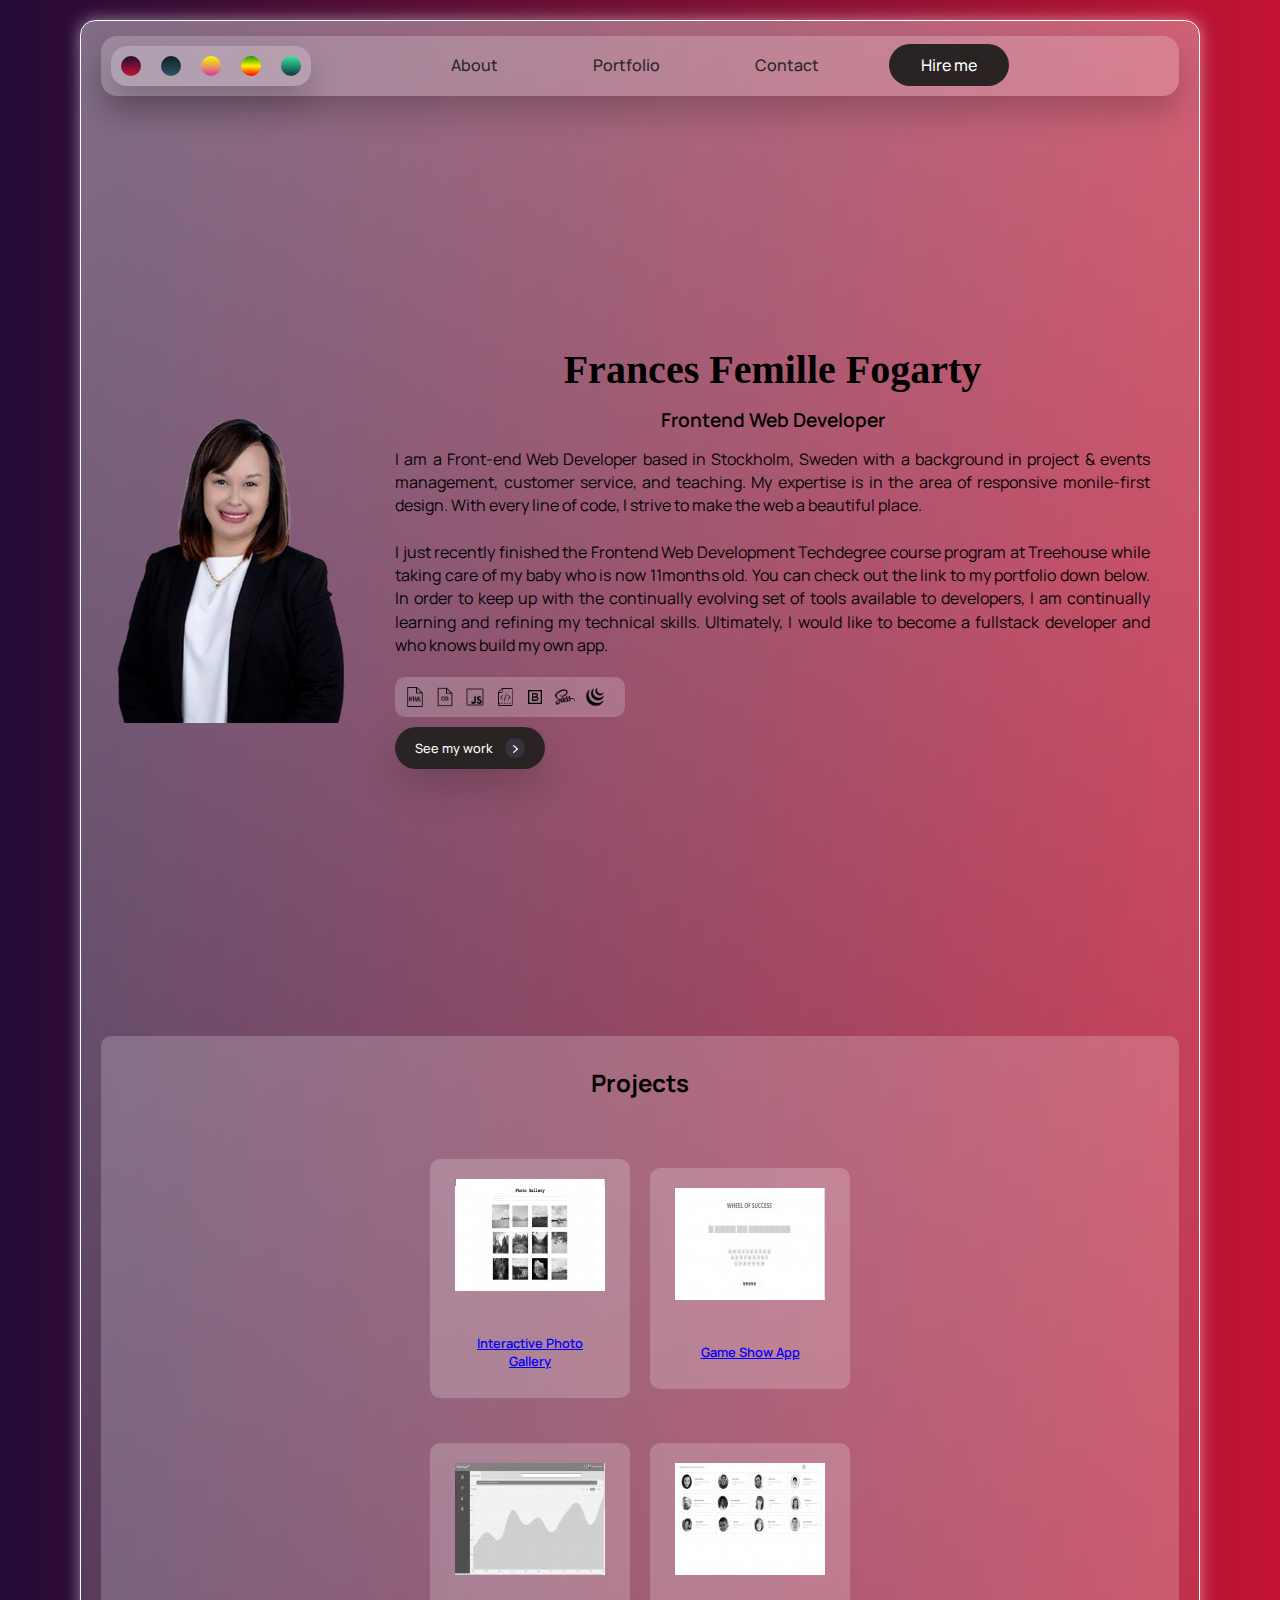
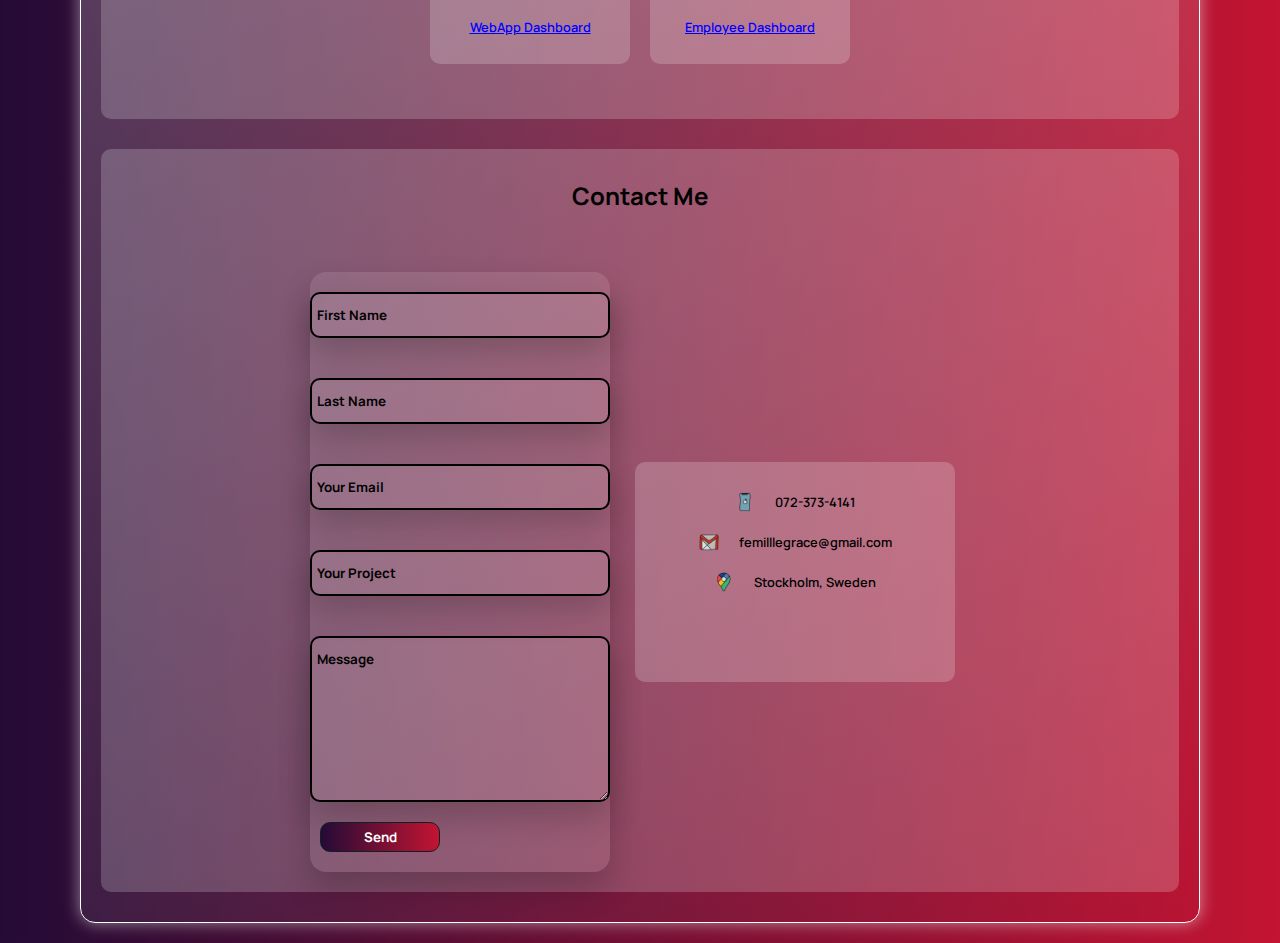
==== commit 0e087bda: "Updated index.html" ====
--- a/index.html
+++ b/index.html
@@ -61,7 +61,11 @@
                     <div class="col-left">
                         <h1>Frances Femille Fogarty</h1>
                         <span>Frontend Web Developer</span>
-                        <p> I am a Frontend Web Developer based in Stockholm, Sweden. My expertise is in area of responsive design. With every line of code, I strive to make the web a beautiful place. Ultimately, I would like to get in to one of Stockholm's accelerated career program to become a Full-stack Web Developer. However, I am open to going somewhere new if it means pursuing a career I find fullfilling.</p>
+                        <p> I am a Front-end Web Developer based in Stockholm, Sweden with a background in project & events management, customer service, and teaching. My expertise is in the area of responsive monile-first design. With every line of code, I strive to make the web a beautiful place.
+                            <br>
+                            <br>
+                            I just recently finished the Frontend Web Development Techdegree course program at Treehouse while taking care of my baby who is now 11months old. You can check out the link to my portfolio down below. In order to keep up with the continually evolving set of tools available to developers, I am continually learning and refining my technical skills. Ultimately, I would like to become a fullstack developer and who knows build my own app.</p>
+                        
                         <!-- Skills Section -->
                         <div class="skills-section">
                             <div class="skills-inner">
--- a/css/style.css
+++ b/css/style.css
@@ -13,12 +13,10 @@
 body {
   background: #c31432;
   background: linear-gradient(to right, #240b36, #c31432);
-  min-height: 100vh;
   margin: 20px;
 }
 
 .portfolio-main {
-  min-height: 100vh;
   background: linear-gradient(
     153.28deg,
     rgba(255, 255, 255, 0.4) 1.19%,
@@ -521,8 +519,7 @@
 
   .experience-section,
   .contact-section {
-    width: 100%;
-    height: 100vh;
+    max-width: 100%;
   }
 
   .projects {
